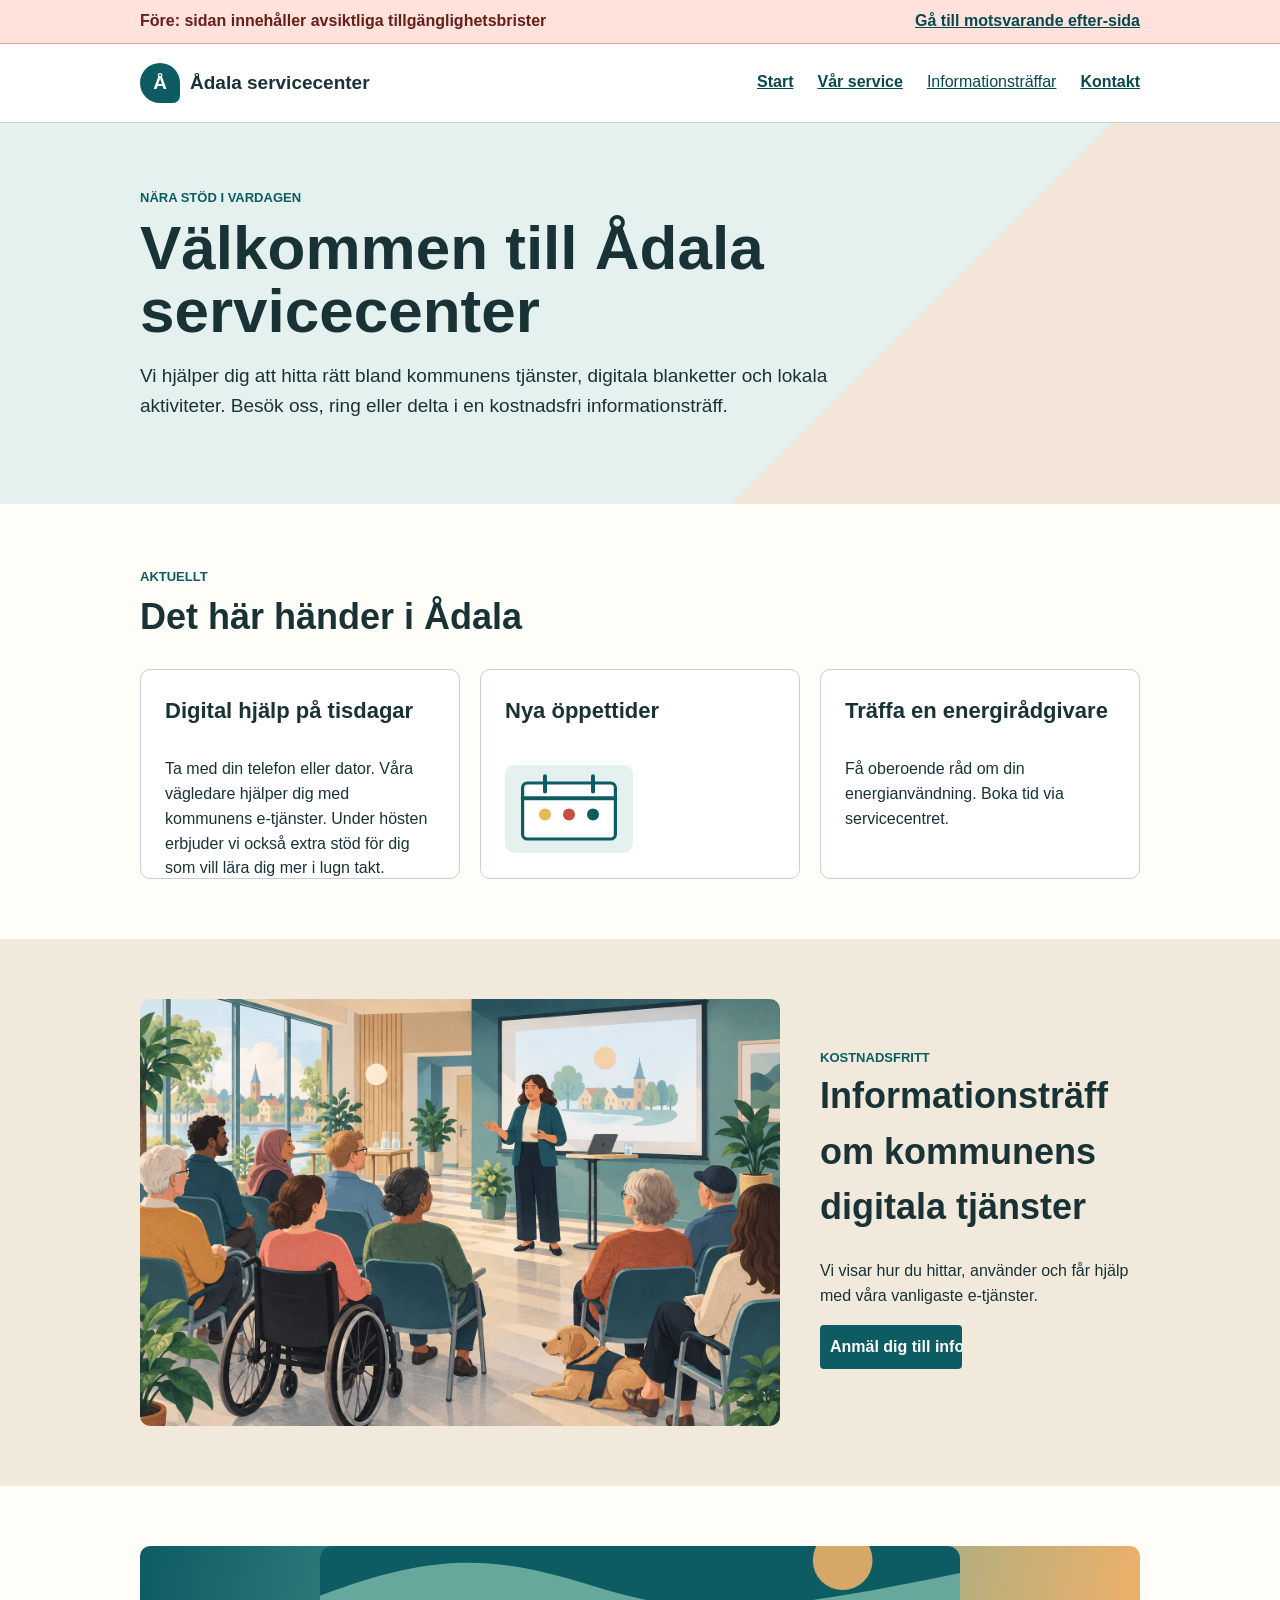
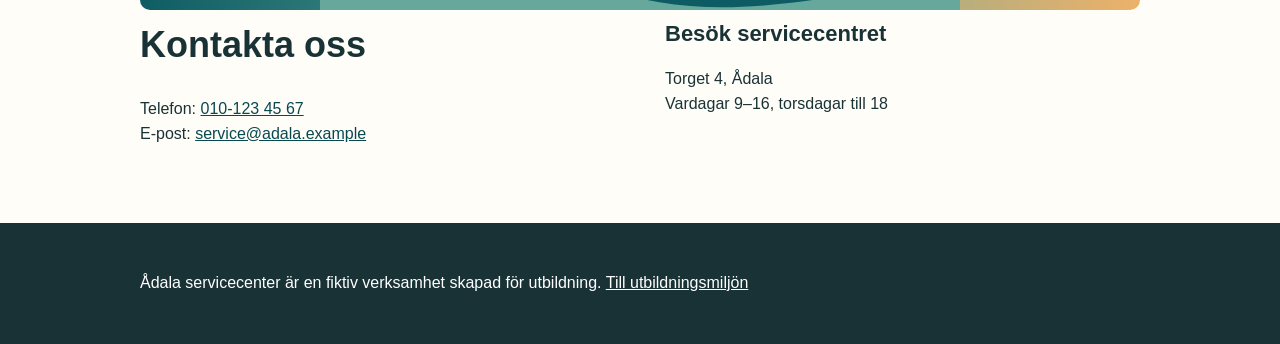
==== before/index.html @ 0c892e16 "Build static accessibility training site" ====
<!doctype html><html lang="sv"><head><meta charset="utf-8"><meta name="viewport" content="width=device-width,initial-scale=1"><meta name="robots" content="noindex, nofollow"><title>Ådala servicecenter – före</title><link rel="stylesheet" href="styles.css"><link rel="stylesheet" href="../assets/demo-extras.css"><script src="script.js" defer></script></head><body><div class="version"><div class="wrap"><span>Före: sidan innehåller avsiktliga tillgänglighetsbrister</span><a href="../after/index.html">Gå till motsvarande efter-sida</a></div></div><div class="header"><div class="wrap header-row"><a class="brand" href="index.html"><span class="mark">Å</span><span>Ådala servicecenter</span></a><div class="nav"><ul><li><a href="index.html">Start</a></li><li><a href="#service">Vår service</a></li><li class="menu-hover"><span class="fake-link" onclick="location.href='formular/index.html'">Informationsträffar</span><div class="mouse-menu"><a href="formular/index.html">Kommande träffar</a></div></li><li><a href="#kontakt">Kontakt</a></li></ul></div></div></div><div class="hero"><div class="wrap"><div class="eyebrow">Nära stöd i vardagen</div><div class="title-like">Välkommen till Ådala servicecenter</div><p class="lead">Vi hjälper dig att hitta rätt bland kommunens tjänster, digitala blanketter och lokala aktiviteter. Besök oss, ring eller delta i en kostnadsfri informationsträff.</p></div></div><main><div class="section" id="service"><div class="wrap"><span class="eyebrow">Aktuellt</span><div class="heading-like">Det här händer i Ådala</div><div class="grid"><div class="card"><h4>Digital hjälp på tisdagar</h4><p>Ta med din telefon eller dator. Våra vägledare hjälper dig med kommunens e-tjänster. Under hösten erbjuder vi också extra stöd för dig som vill lära dig mer i lugn takt.</p></div><div class="card"><h4>Nya öppettider</h4><img class="mini-graphic" src="../assets/oppettider.svg" alt="Bild"><p>Från oktober har vi öppet till klockan 18 på torsdagar. Övriga vardagar stänger vi 16.</p></div><div class="card"><h4>Träffa en energi­rådgivare</h4><p>Få oberoende råd om din energianvändning. Boka tid via servicecentret.</p></div></div></div></div><div class="section alt"><div class="wrap image-layout"><img src="../assets/informationstraff.png" alt="Informationsträff om kommunens digitala tjänster"><div><div class="eyebrow">Kostnadsfritt</div><div class="heading-like">Informationsträff om kommunens digitala tjänster</div><p>Vi visar hur du hittar, använder och får hjälp med våra vanligaste e-tjänster.</p><a class="action" href="formular/index.html">Anmäl dig till informationsträffen</a></div></div></div><div class="section"><div class="wrap"><img class="decorative" src="../assets/dekor.svg" alt="Dekorativ turkos, grön och orange färgplatta"><div class="contact" id="kontakt"><div><div class="heading-like">Kontakta oss</div><p>Telefon: <a href="tel:+46101234567">010-123 45 67</a><br>E-post: <a href="mailto:service@adala.example">service@adala.example</a></p></div><div><div class="subheading-like">Besök servicecentret</div><p>Torget 4, Ådala<br>Vardagar 9–16, torsdagar till 18</p></div></div></div></div></main><div class="footer"><div class="wrap"><p>Ådala servicecenter är en fiktiv verksamhet skapad för utbildning. <a href="../index.html">Till utbildningsmiljön</a></p></div></div></body></html>
---- before/styles.css ----
:root{--ink:#193236;--paper:#fffdf8;--teal:#0d5c63;--sand:#f1eadc;--line:#c5d2d0}*{box-sizing:border-box}body{margin:0;background:var(--paper);color:var(--ink);font:16px/1.55 Arial,sans-serif;min-width:1040px}a{color:#084950}.wrap{width:1000px;margin:0 auto}.version{padding:9px 0;background:#ffe2dc;color:#671f18;font-weight:bold;border-bottom:1px solid #dba59b}.version .wrap{display:flex;justify-content:space-between}.header{background:#fff;border-bottom:1px solid var(--line)}.header-row{height:78px;display:flex;align-items:center;justify-content:space-between}.brand{display:flex;align-items:center;gap:10px;color:var(--ink);text-decoration:none;font-size:19px;font-weight:bold}.mark{display:grid;place-items:center;width:40px;height:40px;border-radius:50% 50% 18% 50%;background:var(--teal);color:white}.nav{position:relative}.nav ul{display:flex;gap:24px;margin:0;padding:0;list-style:none}.nav a{white-space:nowrap;font-weight:bold}.mouse-menu{position:absolute;right:0;top:34px;width:220px;padding:12px;background:white;border:1px solid #999;box-shadow:0 7px 20px #0002;display:none;z-index:4}.menu-hover:hover .mouse-menu{display:block}.hero{padding:65px 0;background:linear-gradient(135deg,#e5f1ee 0 67%,#f3e5d7 67%)}.eyebrow{font-weight:bold;text-transform:uppercase;color:var(--teal);font-size:13px}.title-like{font-size:62px;line-height:1.02;font-weight:bold;width:720px;margin:8px 0 18px}.lead{font-size:19px;width:730px}.section{padding:60px 0}.section.alt{background:var(--sand)}.heading-like{font-size:36px;font-weight:bold;margin:0 0 24px}.subheading-like{font-size:22px;font-weight:bold;margin:0 0 9px}.grid{display:grid;grid-template-columns:repeat(3,1fr);gap:20px}.card{height:210px;overflow:hidden;padding:24px;border:1px solid var(--line);border-radius:10px;background:white}.card h4{margin-top:0;font-size:22px}.image-layout{display:grid;grid-template-columns:640px 320px;gap:40px;align-items:center}.image-layout img{width:640px;border-radius:10px}.action{display:inline-block;width:142px;height:44px;overflow:hidden;padding:10px;border-radius:4px;background:var(--teal);color:white;font-weight:bold;text-decoration:none;white-space:nowrap}.contact{display:grid;grid-template-columns:1fr 1fr;gap:50px}.footer{background:var(--ink);color:white;padding:32px 0}.footer a{color:white}.decorative{width:100%;height:64px;background:linear-gradient(100deg,var(--teal),#66a99c 54%,#edb169);border-radius:10px}a:focus,button:focus,input:focus,select:focus,textarea:focus{outline:0}.fake-link{color:#084950;text-decoration:underline;cursor:pointer}.back{margin:18px 0}
form{width:680px}.field{margin-bottom:18px}label,.label{display:block;margin-bottom:5px;font-weight:bold}input,select,textarea{width:100%;height:44px;padding:10px;border:1px solid #718486;font:inherit}textarea{height:110px}.hint{display:block;color:#52676a;margin:3px 0}.required label{color:#a0271d}fieldset{border:0;padding:0;margin:0 0 20px}legend{font-weight:bold;padding:0}.choice{margin:6px 0}.choice input{width:auto;height:auto}.choice label{display:inline;font-weight:normal}.error-box{margin:18px 0;padding:12px;background:#fff1ef;color:#a0271d}.success{margin-top:18px;padding:14px;background:#e3f5ed}.hidden{display:none}.send{padding:12px 18px;border:0;background:var(--teal);color:white;font:inherit;font-weight:bold;cursor:pointer}.early{position:absolute;left:750px;top:188px}
---- assets/demo-extras.css ----
.visually-hidden{position:absolute!important;width:1px!important;height:1px!important;padding:0!important;margin:-1px!important;overflow:hidden!important;clip:rect(0,0,0,0)!important;white-space:nowrap!important;border:0!important}.mini-graphic{width:8rem;margin:.5rem 0 1rem}
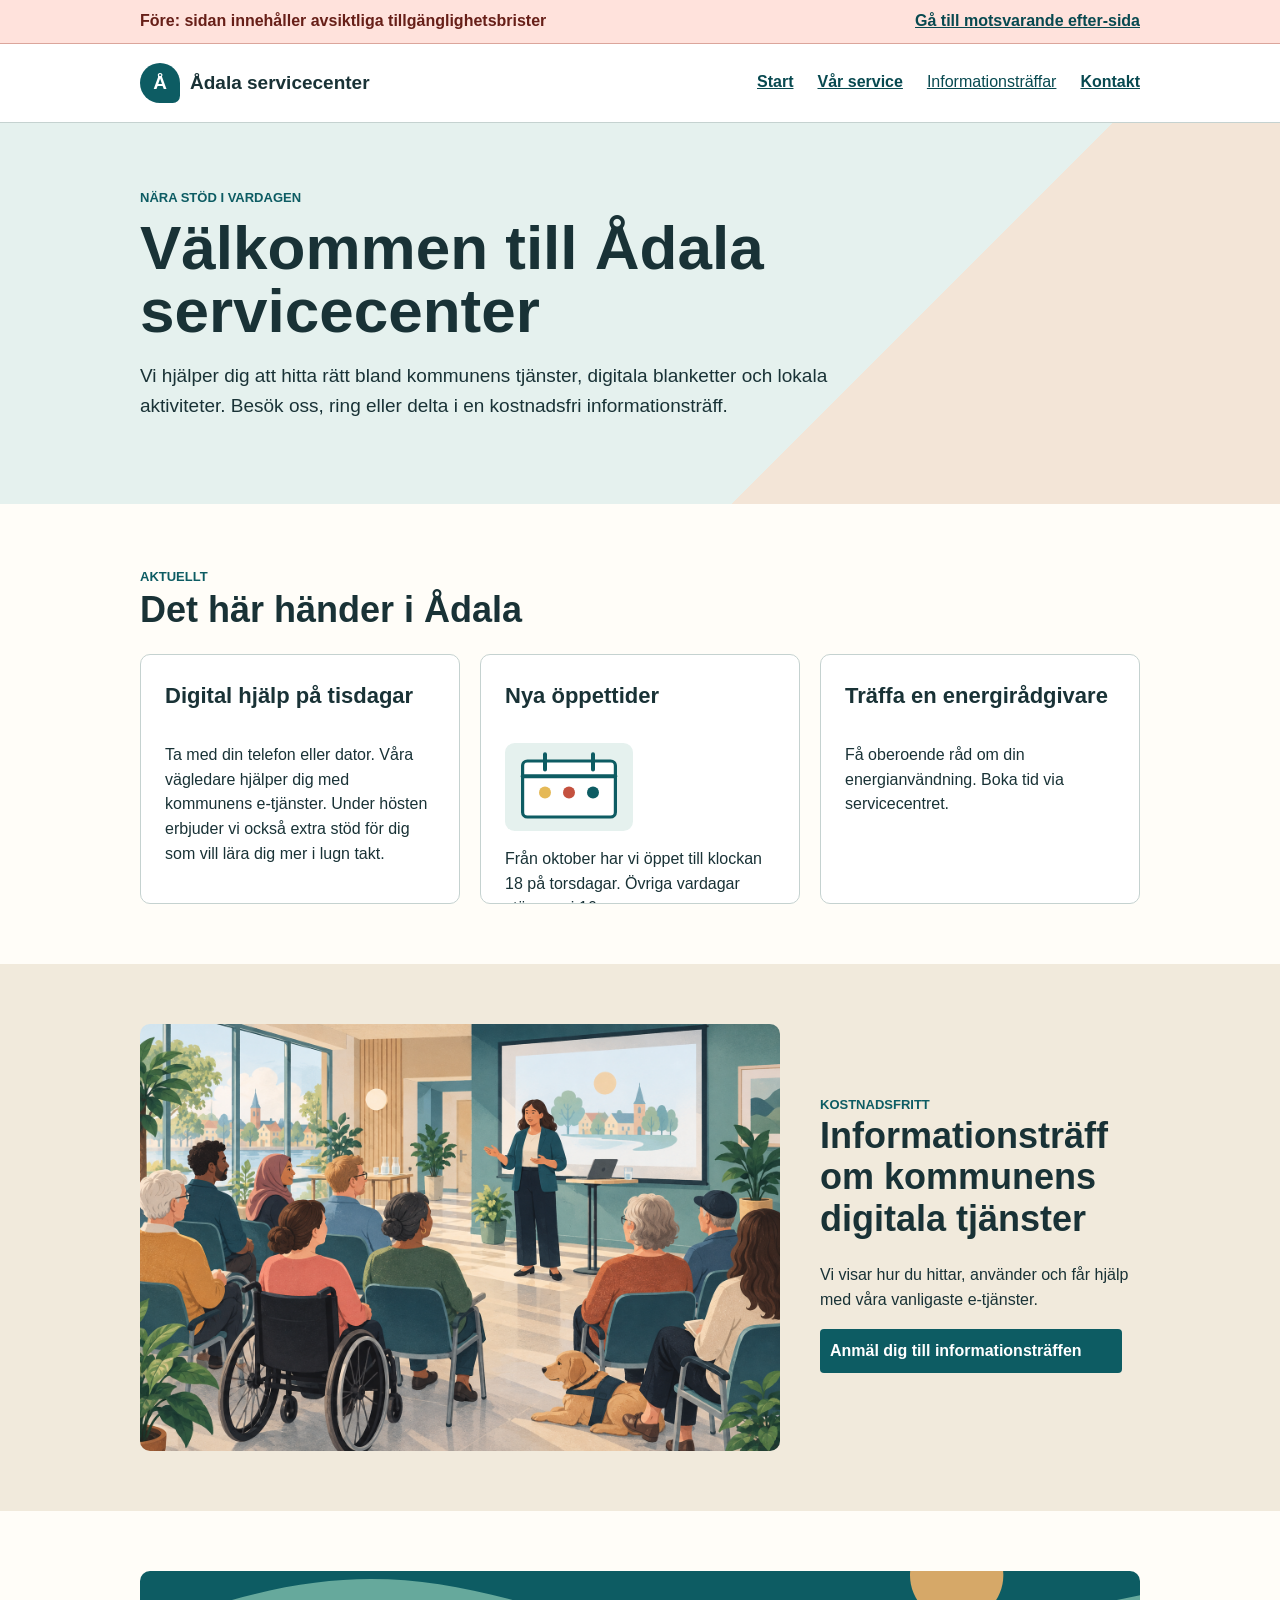
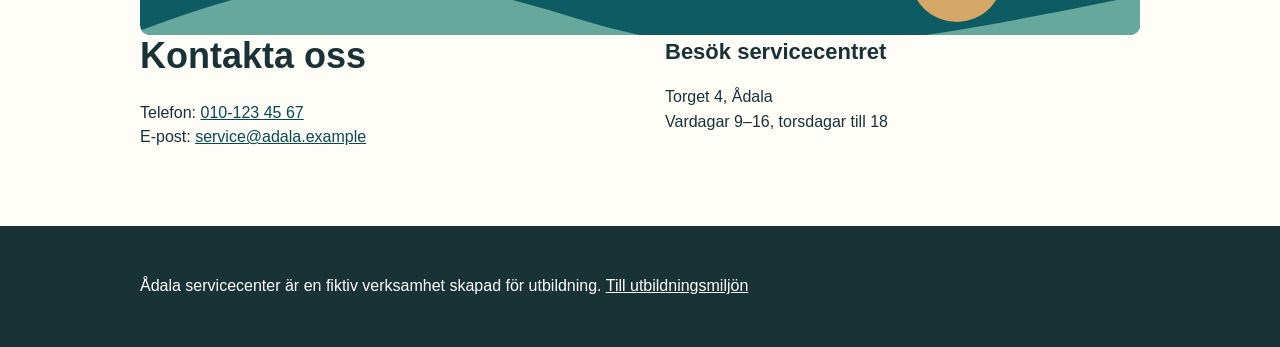
==== commit 940d546f: "Strengthen intentional accessibility failures" ====
--- a/before/index.html
+++ b/before/index.html
@@ -1 +1 @@
-<!doctype html><html lang="sv"><head><meta charset="utf-8"><meta name="viewport" content="width=device-width,initial-scale=1"><meta name="robots" content="noindex, nofollow"><title>Ådala servicecenter – före</title><link rel="stylesheet" href="styles.css"><link rel="stylesheet" href="../assets/demo-extras.css"><script src="script.js" defer></script></head><body><div class="version"><div class="wrap"><span>Före: sidan innehåller avsiktliga tillgänglighetsbrister</span><a href="../after/index.html">Gå till motsvarande efter-sida</a></div></div><div class="header"><div class="wrap header-row"><a class="brand" href="index.html"><span class="mark">Å</span><span>Ådala servicecenter</span></a><div class="nav"><ul><li><a href="index.html">Start</a></li><li><a href="#service">Vår service</a></li><li class="menu-hover"><span class="fake-link" onclick="location.href='formular/index.html'">Informationsträffar</span><div class="mouse-menu"><a href="formular/index.html">Kommande träffar</a></div></li><li><a href="#kontakt">Kontakt</a></li></ul></div></div></div><div class="hero"><div class="wrap"><div class="eyebrow">Nära stöd i vardagen</div><div class="title-like">Välkommen till Ådala servicecenter</div><p class="lead">Vi hjälper dig att hitta rätt bland kommunens tjänster, digitala blanketter och lokala aktiviteter. Besök oss, ring eller delta i en kostnadsfri informationsträff.</p></div></div><main><div class="section" id="service"><div class="wrap"><span class="eyebrow">Aktuellt</span><div class="heading-like">Det här händer i Ådala</div><div class="grid"><div class="card"><h4>Digital hjälp på tisdagar</h4><p>Ta med din telefon eller dator. Våra vägledare hjälper dig med kommunens e-tjänster. Under hösten erbjuder vi också extra stöd för dig som vill lära dig mer i lugn takt.</p></div><div class="card"><h4>Nya öppettider</h4><img class="mini-graphic" src="../assets/oppettider.svg" alt="Bild"><p>Från oktober har vi öppet till klockan 18 på torsdagar. Övriga vardagar stänger vi 16.</p></div><div class="card"><h4>Träffa en energi­rådgivare</h4><p>Få oberoende råd om din energianvändning. Boka tid via servicecentret.</p></div></div></div></div><div class="section alt"><div class="wrap image-layout"><img src="../assets/informationstraff.png" alt="Informationsträff om kommunens digitala tjänster"><div><div class="eyebrow">Kostnadsfritt</div><div class="heading-like">Informationsträff om kommunens digitala tjänster</div><p>Vi visar hur du hittar, använder och får hjälp med våra vanligaste e-tjänster.</p><a class="action" href="formular/index.html">Anmäl dig till informationsträffen</a></div></div></div><div class="section"><div class="wrap"><img class="decorative" src="../assets/dekor.svg" alt="Dekorativ turkos, grön och orange färgplatta"><div class="contact" id="kontakt"><div><div class="heading-like">Kontakta oss</div><p>Telefon: <a href="tel:+46101234567">010-123 45 67</a><br>E-post: <a href="mailto:service@adala.example">service@adala.example</a></p></div><div><div class="subheading-like">Besök servicecentret</div><p>Torget 4, Ådala<br>Vardagar 9–16, torsdagar till 18</p></div></div></div></div></main><div class="footer"><div class="wrap"><p>Ådala servicecenter är en fiktiv verksamhet skapad för utbildning. <a href="../index.html">Till utbildningsmiljön</a></p></div></div></body></html>
+<!doctype html><html lang="sv"><head><meta charset="utf-8"><meta name="viewport" content="width=device-width,initial-scale=1"><meta name="robots" content="noindex, nofollow"><title>Ådala servicecenter – före</title><link rel="stylesheet" href="styles.css"><link rel="stylesheet" href="../assets/demo-extras.css"><script src="script.js" defer></script></head><body><div class="version"><div class="wrap"><span>Före: sidan innehåller avsiktliga tillgänglighetsbrister</span><a href="../after/index.html">Gå till motsvarande efter-sida</a></div></div><div class="header"><div class="wrap header-row"><a class="brand" href="index.html"><span class="mark">Å</span><span>Ådala servicecenter</span></a><div class="nav"><ul><li><a href="index.html">Start</a></li><li><a href="#service">Vår service</a></li><li class="menu-hover"><span class="fake-link" onclick="location.href='formular/index.html'">Informationsträffar</span><div class="mouse-menu"><a href="formular/index.html">Kommande träffar</a></div></li><li><a href="#kontakt">Kontakt</a></li></ul></div></div></div><div class="hero"><div class="wrap"><div class="eyebrow">Nära stöd i vardagen</div><h1 class="title-like">Välkommen till Ådala servicecenter</h1><p class="lead">Vi hjälper dig att hitta rätt bland kommunens tjänster, digitala blanketter och lokala aktiviteter. Besök oss, ring eller delta i en kostnadsfri informationsträff.</p></div></div><main><div class="section" id="service"><div class="wrap"><span class="eyebrow">Aktuellt</span><h3 class="heading-like">Det här händer i Ådala</h3><div class="grid"><div class="card"><h4>Digital hjälp på tisdagar</h4><p>Ta med din telefon eller dator. Våra vägledare hjälper dig med kommunens e-tjänster. Under hösten erbjuder vi också extra stöd för dig som vill lära dig mer i lugn takt.</p></div><div class="card"><h4>Nya öppettider</h4><img class="mini-graphic" src="../assets/oppettider.svg" alt="Bild"><p>Från oktober har vi öppet till klockan 18 på torsdagar. Övriga vardagar stänger vi 16.</p></div><div class="card"><h4>Träffa en energi­rådgivare</h4><p>Få oberoende råd om din energianvändning. Boka tid via servicecentret.</p></div></div></div></div><div class="section alt"><div class="wrap image-layout"><img src="../assets/informationstraff.png" alt="Informationsträff om kommunens digitala tjänster"><div><div class="eyebrow">Kostnadsfritt</div><h3 class="heading-like">Informationsträff om kommunens digitala tjänster</h3><p>Vi visar hur du hittar, använder och får hjälp med våra vanligaste e-tjänster.</p><a class="action" href="formular/index.html">Anmäl dig till informationsträffen</a></div></div></div><div class="section"><div class="wrap"><img class="decorative" src="../assets/dekor.svg" alt="Dekorativ turkos, grön och orange färgplatta"><div class="contact" id="kontakt"><div><h3 class="heading-like">Kontakta oss</h3><p>Telefon: <a href="tel:+46101234567">010-123 45 67</a><br>E-post: <a href="mailto:service@adala.example">service@adala.example</a></p></div><div><h4 class="subheading-like">Besök servicecentret</h4><p>Torget 4, Ådala<br>Vardagar 9–16, torsdagar till 18</p></div></div></div></div></main><div class="footer"><div class="wrap"><p>Ådala servicecenter är en fiktiv verksamhet skapad för utbildning. <a href="../index.html">Till utbildningsmiljön</a></p></div></div></body></html>
--- a/before/styles.css
+++ b/before/styles.css
@@ -1,2 +1,11 @@
-:root{--ink:#193236;--paper:#fffdf8;--teal:#0d5c63;--sand:#f1eadc;--line:#c5d2d0}*{box-sizing:border-box}body{margin:0;background:var(--paper);color:var(--ink);font:16px/1.55 Arial,sans-serif;min-width:1040px}a{color:#084950}.wrap{width:1000px;margin:0 auto}.version{padding:9px 0;background:#ffe2dc;color:#671f18;font-weight:bold;border-bottom:1px solid #dba59b}.version .wrap{display:flex;justify-content:space-between}.header{background:#fff;border-bottom:1px solid var(--line)}.header-row{height:78px;display:flex;align-items:center;justify-content:space-between}.brand{display:flex;align-items:center;gap:10px;color:var(--ink);text-decoration:none;font-size:19px;font-weight:bold}.mark{display:grid;place-items:center;width:40px;height:40px;border-radius:50% 50% 18% 50%;background:var(--teal);color:white}.nav{position:relative}.nav ul{display:flex;gap:24px;margin:0;padding:0;list-style:none}.nav a{white-space:nowrap;font-weight:bold}.mouse-menu{position:absolute;right:0;top:34px;width:220px;padding:12px;background:white;border:1px solid #999;box-shadow:0 7px 20px #0002;display:none;z-index:4}.menu-hover:hover .mouse-menu{display:block}.hero{padding:65px 0;background:linear-gradient(135deg,#e5f1ee 0 67%,#f3e5d7 67%)}.eyebrow{font-weight:bold;text-transform:uppercase;color:var(--teal);font-size:13px}.title-like{font-size:62px;line-height:1.02;font-weight:bold;width:720px;margin:8px 0 18px}.lead{font-size:19px;width:730px}.section{padding:60px 0}.section.alt{background:var(--sand)}.heading-like{font-size:36px;font-weight:bold;margin:0 0 24px}.subheading-like{font-size:22px;font-weight:bold;margin:0 0 9px}.grid{display:grid;grid-template-columns:repeat(3,1fr);gap:20px}.card{height:210px;overflow:hidden;padding:24px;border:1px solid var(--line);border-radius:10px;background:white}.card h4{margin-top:0;font-size:22px}.image-layout{display:grid;grid-template-columns:640px 320px;gap:40px;align-items:center}.image-layout img{width:640px;border-radius:10px}.action{display:inline-block;width:142px;height:44px;overflow:hidden;padding:10px;border-radius:4px;background:var(--teal);color:white;font-weight:bold;text-decoration:none;white-space:nowrap}.contact{display:grid;grid-template-columns:1fr 1fr;gap:50px}.footer{background:var(--ink);color:white;padding:32px 0}.footer a{color:white}.decorative{width:100%;height:64px;background:linear-gradient(100deg,var(--teal),#66a99c 54%,#edb169);border-radius:10px}a:focus,button:focus,input:focus,select:focus,textarea:focus{outline:0}.fake-link{color:#084950;text-decoration:underline;cursor:pointer}.back{margin:18px 0}
-form{width:680px}.field{margin-bottom:18px}label,.label{display:block;margin-bottom:5px;font-weight:bold}input,select,textarea{width:100%;height:44px;padding:10px;border:1px solid #718486;font:inherit}textarea{height:110px}.hint{display:block;color:#52676a;margin:3px 0}.required label{color:#a0271d}fieldset{border:0;padding:0;margin:0 0 20px}legend{font-weight:bold;padding:0}.choice{margin:6px 0}.choice input{width:auto;height:auto}.choice label{display:inline;font-weight:normal}.error-box{margin:18px 0;padding:12px;background:#fff1ef;color:#a0271d}.success{margin-top:18px;padding:14px;background:#e3f5ed}.hidden{display:none}.send{padding:12px 18px;border:0;background:var(--teal);color:white;font:inherit;font-weight:bold;cursor:pointer}.early{position:absolute;left:750px;top:188px}
+:root{--ink:#193236;--paper:#fffdf8;--teal:#0d5c63;--sand:#f1eadc;--line:#c5d2d0}
+*{box-sizing:border-box}body{margin:0;background:var(--paper);color:var(--ink);font:16px/1.55 Arial,sans-serif}img{display:block;max-width:100%;height:auto}a{color:#084950}
+.wrap{width:min(1000px,calc(100% - 32px));margin:0 auto}.version{padding:9px 0;background:#ffe2dc;color:#671f18;font-weight:bold;border-bottom:1px solid #dba59b}.version .wrap{display:flex;flex-wrap:wrap;justify-content:space-between;gap:6px 18px}
+.header{background:#fff;border-bottom:1px solid var(--line)}.header-row{min-height:78px;display:flex;flex-wrap:wrap;align-items:center;justify-content:space-between;gap:12px 24px;padding:12px 0}.brand{display:flex;align-items:center;gap:10px;color:var(--ink);text-decoration:none;font-size:19px;font-weight:bold}.mark{display:grid;flex:0 0 auto;place-items:center;width:40px;height:40px;border-radius:50% 50% 18% 50%;background:var(--teal);color:white}
+.nav{position:relative}.nav ul{display:flex;flex-wrap:wrap;gap:8px 24px;margin:0;padding:0;list-style:none}.nav a{font-weight:bold}.mouse-menu{position:absolute;right:0;top:34px;width:220px;padding:12px;background:white;border:1px solid #999;box-shadow:0 7px 20px #0002;display:none;z-index:4}.menu-hover:hover .mouse-menu{display:block}
+.hero{padding:clamp(42px,8vw,65px) 0;background:linear-gradient(135deg,#e5f1ee 0 67%,#f3e5d7 67%)}.eyebrow{font-weight:bold;text-transform:uppercase;color:var(--teal);font-size:13px}.title-like{max-width:720px;font-size:clamp(40px,8vw,62px);line-height:1.02;font-weight:bold;margin:8px 0 18px}.lead{max-width:730px;font-size:19px}.section{padding:clamp(42px,7vw,60px) 0}.section.alt{background:var(--sand)}.heading-like{font-size:clamp(30px,6vw,36px);line-height:1.15;font-weight:bold;margin:0 0 24px}.subheading-like{font-size:22px;font-weight:bold;margin:0 0 9px}
+.grid{display:grid;grid-template-columns:repeat(3,minmax(0,1fr));gap:20px}.card{height:250px;overflow:hidden;padding:24px;border:1px solid var(--line);border-radius:10px;background:white}.card h4{margin-top:0;font-size:22px}.image-layout{display:grid;grid-template-columns:minmax(0,2fr) minmax(250px,1fr);gap:40px;align-items:center}.image-layout img{width:100%;border-radius:10px}.action{display:inline-block;width:302px;max-width:100%;height:44px;overflow:hidden;padding:10px;border-radius:4px;background:var(--teal);color:white;font-weight:bold;text-decoration:none;white-space:nowrap}.contact{display:grid;grid-template-columns:1fr 1fr;gap:50px}.footer{background:var(--ink);color:white;padding:32px 0}.footer a{color:white}.decorative{width:100%;height:64px;object-fit:cover;border-radius:10px}
+a:focus,button:focus,input:focus,select:focus,textarea:focus{outline:0}.fake-link{color:#084950;text-decoration:underline;cursor:pointer}.back{margin:18px 0}
+form{width:min(680px,100%)}.field{margin-bottom:18px}label,.label{display:block;margin-bottom:5px;font-weight:bold}input,select,textarea{width:100%;height:44px;padding:10px;border:1px solid #718486;font:inherit}textarea{height:110px}.hint{display:block;color:#52676a;margin:3px 0}.required label{color:#a0271d}fieldset{border:0;padding:0;margin:0 0 20px}legend{font-weight:bold;padding:0}.choice{margin:6px 0}.choice input{width:auto;height:auto}.choice label{display:inline;font-weight:normal}.error-box{margin:18px 0;padding:12px;background:#fff1ef;color:#a0271d}.success{margin-top:18px;padding:14px;background:#e3f5ed}.hidden{display:none}.send{padding:12px 18px;border:0;background:var(--teal);color:white;font:inherit;font-weight:bold;cursor:pointer}.early{position:absolute;left:750px;top:188px}
+@media(max-width:760px){.header-row{align-items:flex-start}.nav{width:100%}.nav ul{gap:8px 18px}.mouse-menu{left:0;right:auto}.grid{grid-template-columns:1fr}.card{height:260px}.image-layout,.contact{grid-template-columns:1fr;gap:28px}.image-layout img{max-height:360px;object-fit:cover}.early{position:static;display:inline-block;margin-left:14px}}
+@media(max-width:420px){.wrap{width:min(100% - 24px,1000px)}.brand{font-size:17px}.nav ul{display:grid;grid-template-columns:1fr}.title-like{font-size:38px}.card{height:168px;padding:20px}.image-layout{width:520px;grid-template-columns:300px 190px;gap:30px}.image-layout img{height:230px;object-fit:cover}.action{width:390px;max-width:none}}
